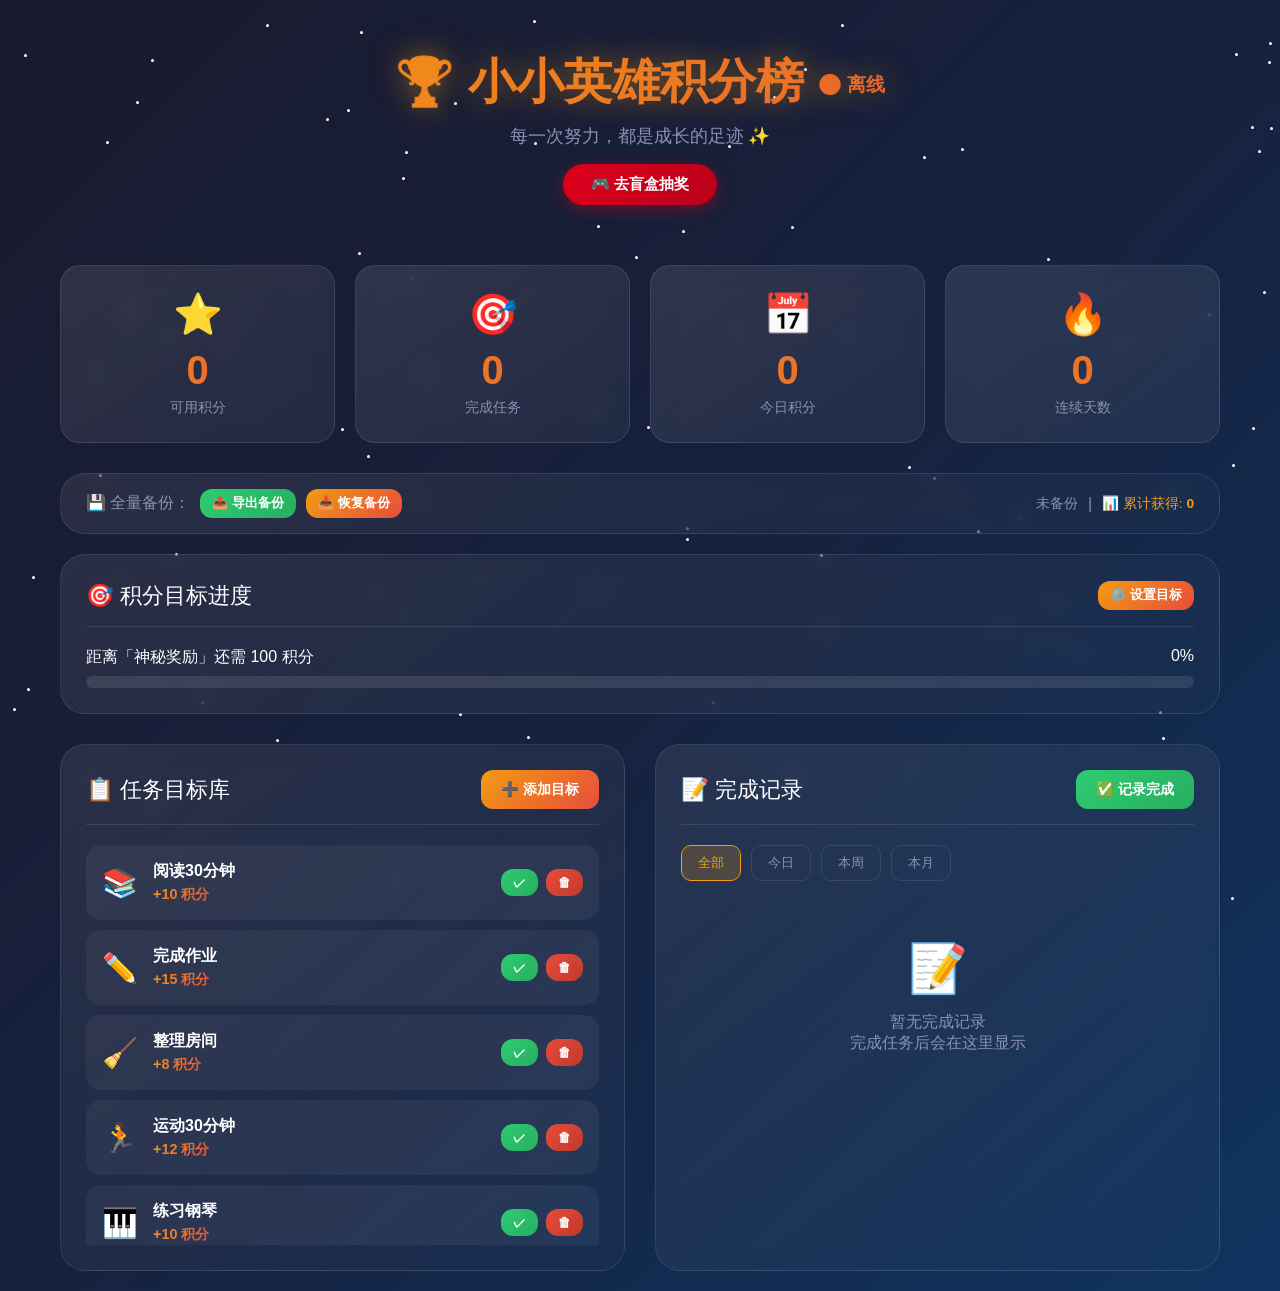
==== kids-points-tracker.html @ 61c1805b "Fix duplicate const declarations in updateStats Co-Authored-By: Claude Opus 4.7 <noreply@anthropic.c" ====
<!DOCTYPE html>
<html lang="zh-CN">
<head>
    <meta charset="UTF-8">
    <meta name="viewport" content="width=device-width, initial-scale=1.0">
    <title>🏆 小小英雄积分榜</title>
    <style>
        * {
            margin: 0;
            padding: 0;
            box-sizing: border-box;
        }

        body {
            font-family: 'Segoe UI', 'Microsoft YaHei', sans-serif;
            background: linear-gradient(135deg, #1a1a2e 0%, #16213e 50%, #0f3460 100%);
            min-height: 100vh;
            color: #fff;
            overflow-x: hidden;
        }

        /* 星星背景动画 */
        .stars {
            position: fixed;
            top: 0;
            left: 0;
            width: 100%;
            height: 100%;
            pointer-events: none;
            z-index: 0;
        }

        .star {
            position: absolute;
            width: 3px;
            height: 3px;
            background: #fff;
            border-radius: 50%;
            animation: twinkle 2s infinite;
        }

        @keyframes twinkle {
            0%, 100% { opacity: 0.3; transform: scale(1); }
            50% { opacity: 1; transform: scale(1.5); }
        }

        .container {
            max-width: 1200px;
            margin: 0 auto;
            padding: 20px;
            position: relative;
            z-index: 1;
        }

        /* 标题区域 */
        .header {
            text-align: center;
            padding: 30px 0;
            animation: slideDown 0.8s ease;
        }

        @keyframes slideDown {
            from { opacity: 0; transform: translateY(-30px); }
            to { opacity: 1; transform: translateY(0); }
        }

        .header h1 {
            font-size: 3rem;
            background: linear-gradient(90deg, #f39c12, #e74c3c, #f39c12);
            background-size: 200% auto;
            -webkit-background-clip: text;
            -webkit-text-fill-color: transparent;
            animation: shimmer 3s linear infinite;
            text-shadow: 0 0 30px rgba(243, 156, 18, 0.5);
        }

        @keyframes shimmer {
            to { background-position: 200% center; }
        }

        .header p {
            color: #8892b0;
            margin-top: 10px;
            font-size: 1.1rem;
        }

        /* 统计卡片区域 */
        .stats-container {
            display: grid;
            grid-template-columns: repeat(auto-fit, minmax(200px, 1fr));
            gap: 20px;
            margin: 30px 0;
        }

        .stat-card {
            background: linear-gradient(145deg, rgba(255,255,255,0.1), rgba(255,255,255,0.05));
            backdrop-filter: blur(10px);
            border-radius: 20px;
            padding: 25px;
            text-align: center;
            border: 1px solid rgba(255,255,255,0.1);
            transition: all 0.3s ease;
            animation: fadeIn 0.6s ease backwards;
        }

        .stat-card:nth-child(1) { animation-delay: 0.1s; }
        .stat-card:nth-child(2) { animation-delay: 0.2s; }
        .stat-card:nth-child(3) { animation-delay: 0.3s; }
        .stat-card:nth-child(4) { animation-delay: 0.4s; }

        @keyframes fadeIn {
            from { opacity: 0; transform: translateY(20px); }
            to { opacity: 1; transform: translateY(0); }
        }

        .stat-card:hover {
            transform: translateY(-5px);
            box-shadow: 0 20px 40px rgba(0,0,0,0.3);
            border-color: rgba(243, 156, 18, 0.5);
        }

        .stat-icon {
            font-size: 2.5rem;
            margin-bottom: 10px;
        }

        .stat-value {
            font-size: 2.5rem;
            font-weight: bold;
            background: linear-gradient(90deg, #f39c12, #e74c3c);
            -webkit-background-clip: text;
            -webkit-text-fill-color: transparent;
        }

        .stat-label {
            color: #8892b0;
            font-size: 0.9rem;
            margin-top: 5px;
        }

        /* 主要内容区域 */
        .main-content {
            display: grid;
            grid-template-columns: 1fr 1fr;
            gap: 30px;
            margin-top: 30px;
        }

        @media (max-width: 900px) {
            .main-content {
                grid-template-columns: 1fr;
            }
        }

        .panel {
            background: linear-gradient(145deg, rgba(255,255,255,0.08), rgba(255,255,255,0.02));
            backdrop-filter: blur(10px);
            border-radius: 25px;
            padding: 25px;
            border: 1px solid rgba(255,255,255,0.1);
        }

        .panel-header {
            display: flex;
            justify-content: space-between;
            align-items: center;
            margin-bottom: 20px;
            padding-bottom: 15px;
            border-bottom: 1px solid rgba(255,255,255,0.1);
        }

        .panel-title {
            font-size: 1.4rem;
            display: flex;
            align-items: center;
            gap: 10px;
        }

        /* 按钮样式 */
        .btn {
            padding: 10px 20px;
            border: none;
            border-radius: 12px;
            cursor: pointer;
            font-size: 0.9rem;
            font-weight: 600;
            transition: all 0.3s ease;
            display: inline-flex;
            align-items: center;
            gap: 8px;
        }

        .btn-primary {
            background: linear-gradient(135deg, #f39c12, #e74c3c);
            color: #fff;
        }

        .btn-primary:hover {
            transform: translateY(-2px);
            box-shadow: 0 10px 20px rgba(243, 156, 18, 0.4);
        }

        .btn-success {
            background: linear-gradient(135deg, #2ecc71, #27ae60);
            color: #fff;
        }

        .btn-success:hover {
            transform: translateY(-2px);
            box-shadow: 0 10px 20px rgba(46, 204, 113, 0.4);
        }

        .btn-danger {
            background: linear-gradient(135deg, #e74c3c, #c0392b);
            color: #fff;
            padding: 8px 12px;
        }

        .btn-danger:hover {
            transform: scale(1.05);
        }

        .btn-small {
            padding: 6px 12px;
            font-size: 0.8rem;
        }

        /* 数据管理区域 */
        .data-toolbar {
            background: linear-gradient(145deg, rgba(255,255,255,0.08), rgba(255,255,255,0.02));
            backdrop-filter: blur(10px);
            border-radius: 15px;
            padding: 15px 20px;
            margin-bottom: 20px;
            border: 1px solid rgba(255,255,255,0.1);
        }

        .data-toolbar-inner {
            display: flex;
            justify-content: space-between;
            align-items: center;
            flex-wrap: wrap;
            gap: 15px;
        }

        .data-toolbar-left {
            display: flex;
            align-items: center;
            gap: 10px;
            flex-wrap: wrap;
        }

        .data-toolbar-right {
            color: #8892b0;
            font-size: 0.85rem;
        }

        /* 目标列表 */
        .goal-list {
            max-height: 400px;
            overflow-y: auto;
        }

        .goal-item {
            display: flex;
            justify-content: space-between;
            align-items: center;
            padding: 15px;
            margin-bottom: 10px;
            background: rgba(255,255,255,0.05);
            border-radius: 15px;
            transition: all 0.3s ease;
            border: 1px solid transparent;
        }

        .goal-item:hover {
            background: rgba(255,255,255,0.1);
            border-color: rgba(243, 156, 18, 0.3);
        }

        .goal-info {
            display: flex;
            align-items: center;
            gap: 15px;
        }

        .goal-icon {
            font-size: 1.8rem;
        }

        .goal-details h4 {
            font-size: 1rem;
            margin-bottom: 3px;
        }

        .goal-points {
            background: linear-gradient(135deg, #f39c12, #e74c3c);
            -webkit-background-clip: text;
            -webkit-text-fill-color: transparent;
            font-weight: bold;
            font-size: 0.9rem;
        }

        .goal-actions {
            display: flex;
            gap: 8px;
        }

        /* 记录列表 */
        .record-list {
            max-height: 400px;
            overflow-y: auto;
        }

        .record-item {
            display: flex;
            justify-content: space-between;
            align-items: center;
            padding: 12px 15px;
            margin-bottom: 8px;
            background: rgba(255,255,255,0.05);
            border-radius: 12px;
            animation: slideIn 0.3s ease;
        }

        @keyframes slideIn {
            from { opacity: 0; transform: translateX(-20px); }
            to { opacity: 1; transform: translateX(0); }
        }

        .record-info {
            display: flex;
            align-items: center;
            gap: 12px;
        }

        .record-icon {
            font-size: 1.5rem;
        }

        .record-details h4 {
            font-size: 0.95rem;
        }

        .record-date {
            color: #8892b0;
            font-size: 0.8rem;
        }

        .record-points {
            background: linear-gradient(135deg, #2ecc71, #27ae60);
            -webkit-background-clip: text;
            -webkit-text-fill-color: transparent;
            font-weight: bold;
            font-size: 1.1rem;
        }

        /* 模态框 */
        .modal-overlay {
            position: fixed;
            top: 0;
            left: 0;
            width: 100%;
            height: 100%;
            background: rgba(0,0,0,0.7);
            backdrop-filter: blur(5px);
            display: none;
            justify-content: center;
            align-items: center;
            z-index: 1000;
        }

        .modal-overlay.active {
            display: flex;
        }

        .modal {
            background: linear-gradient(145deg, #1a1a2e, #16213e);
            border-radius: 25px;
            padding: 30px;
            width: 90%;
            max-width: 450px;
            border: 1px solid rgba(255,255,255,0.1);
            animation: modalIn 0.3s ease;
        }

        @keyframes modalIn {
            from { opacity: 0; transform: scale(0.9); }
            to { opacity: 1; transform: scale(1); }
        }

        .modal-header {
            display: flex;
            justify-content: space-between;
            align-items: center;
            margin-bottom: 25px;
        }

        .modal-title {
            font-size: 1.3rem;
        }

        .modal-close {
            background: none;
            border: none;
            color: #8892b0;
            font-size: 1.5rem;
            cursor: pointer;
            transition: color 0.3s;
        }

        .modal-close:hover {
            color: #e74c3c;
        }

        .form-group {
            margin-bottom: 20px;
        }

        .form-group label {
            display: block;
            margin-bottom: 8px;
            color: #ccd6f6;
            font-size: 0.9rem;
        }

        .form-group input, .form-group select {
            width: 100%;
            padding: 12px 15px;
            border: 1px solid rgba(255,255,255,0.1);
            border-radius: 12px;
            background: rgba(255,255,255,0.05);
            color: #fff;
            font-size: 1rem;
            transition: all 0.3s;
        }

        .form-group input:focus, .form-group select:focus {
            outline: none;
            border-color: #f39c12;
            box-shadow: 0 0 15px rgba(243, 156, 18, 0.3);
        }

        .form-group select option {
            background: #1a1a2e;
        }

        .icon-picker {
            display: grid;
            grid-template-columns: repeat(8, 1fr);
            gap: 10px;
            margin-top: 8px;
        }

        .icon-option {
            padding: 10px;
            border: 2px solid rgba(255,255,255,0.1);
            border-radius: 10px;
            background: rgba(255,255,255,0.05);
            cursor: pointer;
            text-align: center;
            font-size: 1.3rem;
            transition: all 0.3s;
        }

        .icon-option:hover {
            border-color: #f39c12;
            background: rgba(243, 156, 18, 0.1);
        }

        .icon-option.selected {
            border-color: #f39c12;
            background: rgba(243, 156, 18, 0.2);
        }

        /* 空状态 */
        .empty-state {
            text-align: center;
            padding: 40px 20px;
            color: #8892b0;
        }

        .empty-state-icon {
            font-size: 3rem;
            margin-bottom: 15px;
        }

        /* 进度条 */
        .progress-container {
            margin-top: 20px;
        }

        .progress-header {
            display: flex;
            justify-content: space-between;
            margin-bottom: 8px;
        }

        .progress-bar {
            height: 12px;
            background: rgba(255,255,255,0.1);
            border-radius: 10px;
            overflow: hidden;
        }

        .progress-fill {
            height: 100%;
            background: linear-gradient(90deg, #f39c12, #e74c3c);
            border-radius: 10px;
            transition: width 0.5s ease;
        }

        /* 时间筛选 */
        .time-filter {
            display: flex;
            gap: 10px;
            margin-bottom: 20px;
        }

        .filter-btn {
            padding: 8px 16px;
            border: 1px solid rgba(255,255,255,0.1);
            border-radius: 10px;
            background: transparent;
            color: #8892b0;
            cursor: pointer;
            transition: all 0.3s;
        }

        .filter-btn:hover, .filter-btn.active {
            background: rgba(243, 156, 18, 0.2);
            border-color: #f39c12;
            color: #f39c12;
        }

        /* 滚动条样式 */
        ::-webkit-scrollbar {
            width: 8px;
        }

        ::-webkit-scrollbar-track {
            background: rgba(255,255,255,0.05);
            border-radius: 10px;
        }

        ::-webkit-scrollbar-thumb {
            background: rgba(255,255,255,0.2);
            border-radius: 10px;
        }

        ::-webkit-scrollbar-thumb:hover {
            background: rgba(255,255,255,0.3);
        }

        /* 成功动画 */
        .success-animation {
            position: fixed;
            top: 50%;
            left: 50%;
            transform: translate(-50%, -50%);
            font-size: 5rem;
            z-index: 2000;
            animation: successPop 0.6s ease forwards;
            pointer-events: none;
        }

        @keyframes successPop {
            0% { opacity: 0; transform: translate(-50%, -50%) scale(0); }
            50% { opacity: 1; transform: translate(-50%, -50%) scale(1.2); }
            100% { opacity: 0; transform: translate(-50%, -50%) scale(1); }
        }

        /* 响应式 */
        @media (max-width: 600px) {
            .header h1 {
                font-size: 2rem;
            }
            
            .stats-container {
                grid-template-columns: repeat(2, 1fr);
            }
            
            .stat-card {
                padding: 15px;
            }
            
            .stat-value {
                font-size: 1.8rem;
            }
        }
    </style>
</head>
<body>
    <!-- 星星背景 -->
    <div class="stars" id="stars"></div>

    <div class="container">
        <!-- 标题 -->
        <div class="header">
            <h1>🏆 小小英雄积分榜 <span id="syncStatus" style="font-size:0.4em;vertical-align:middle;"></span></h1>
            <p>每一次努力，都是成长的足迹 ✨</p>
            <a href="index.html" style="display: inline-block; margin-top: 16px; padding: 10px 28px; background: linear-gradient(135deg, #E0001D, #B8001A); color: #fff; text-decoration: none; border-radius: 25px; font-weight: 700; font-size: 0.95rem; transition: all 0.3s; box-shadow: 0 4px 15px rgba(224,0,29,0.4);"
               onmouseover="this.style.transform='translateY(-2px)';this.style.boxShadow='0 8px 25px rgba(224,0,29,0.55)';"
               onmouseout="this.style.transform='translateY(0)';this.style.boxShadow='0 4px 15px rgba(224,0,29,0.4)';"
            >🎮 去盲盒抽奖</a>
        </div>

        <!-- 统计卡片 -->
        <div class="stats-container">
            <div class="stat-card">
                <div class="stat-icon">⭐</div>
                <div class="stat-value" id="totalPoints">0</div>
                <div class="stat-label">可用积分</div>
            </div>
            <div class="stat-card">
                <div class="stat-icon">🎯</div>
                <div class="stat-value" id="totalTasks">0</div>
                <div class="stat-label">完成任务</div>
            </div>
            <div class="stat-card">
                <div class="stat-icon">📅</div>
                <div class="stat-value" id="todayPoints">0</div>
                <div class="stat-label">今日积分</div>
            </div>
            <div class="stat-card">
                <div class="stat-icon">🔥</div>
                <div class="stat-value" id="streak">0</div>
                <div class="stat-label">连续天数</div>
            </div>
        </div>

        <!-- 数据管理工具栏 -->
        <div class="panel" style="margin-bottom: 20px; padding: 15px 25px;">
            <div style="display: flex; justify-content: space-between; align-items: center; flex-wrap: wrap; gap: 15px;">
                <div style="display: flex; align-items: center; gap: 10px;">
                    <span style="color: #8892b0;">💾 全量备份：</span>
                    <button class="btn btn-success btn-small" onclick="exportData()">📤 导出备份</button>
                    <button class="btn btn-primary btn-small" onclick="document.getElementById('importFile').click()">📥 恢复备份</button>
                    <input type="file" id="importFile" accept=".json" style="display: none;" onchange="importData(event)">
                </div>
                <div style="display: flex; align-items: center; gap: 10px;">
                    <span style="color: #8892b0; font-size: 0.85rem;" id="lastBackupTime">未备份</span>
                    <span style="color: #8892b0;">|</span>
                    <span style="color: #f39c12; font-size: 0.85rem;">📊 累计获得: <strong id="totalEarnedDisplay">0</strong></span>
                </div>
            </div>
        </div>

        <!-- 目标进度 -->
        <div class="panel" style="margin-bottom: 30px;">
            <div class="panel-header">
                <div class="panel-title">🎯 积分目标进度</div>
                <button class="btn btn-primary btn-small" onclick="openSettingsModal()">⚙️ 设置目标</button>
            </div>
            <div class="progress-container">
                <div class="progress-header">
                    <span id="progressText">距离下一个奖励</span>
                    <span id="progressPercent">0%</span>
                </div>
                <div class="progress-bar">
                    <div class="progress-fill" id="progressFill" style="width: 0%"></div>
                </div>
            </div>
        </div>

        <!-- 主要内容 -->
        <div class="main-content">
            <!-- 目标配置面板 -->
            <div class="panel">
                <div class="panel-header">
                    <div class="panel-title">📋 任务目标库</div>
                    <button class="btn btn-primary" onclick="openGoalModal()">➕ 添加目标</button>
                </div>
                <div class="goal-list" id="goalList">
                    <!-- 目标列表将动态生成 -->
                </div>
            </div>

            <!-- 完成记录面板 -->
            <div class="panel">
                <div class="panel-header">
                    <div class="panel-title">📝 完成记录</div>
                    <button class="btn btn-success" onclick="openCompleteModal()">✅ 记录完成</button>
                </div>
                <div class="time-filter">
                    <button class="filter-btn active" onclick="filterRecords('all', this)">全部</button>
                    <button class="filter-btn" onclick="filterRecords('today', this)">今日</button>
                    <button class="filter-btn" onclick="filterRecords('week', this)">本周</button>
                    <button class="filter-btn" onclick="filterRecords('month', this)">本月</button>
                </div>
                <div class="record-list" id="recordList">
                    <!-- 记录列表将动态生成 -->
                </div>
            </div>
        </div>
    </div>

    <!-- 添加目标模态框 -->
    <div class="modal-overlay" id="goalModal">
        <div class="modal">
            <div class="modal-header">
                <h3 class="modal-title">🎯 添加新目标</h3>
                <button class="modal-close" onclick="closeGoalModal()">×</button>
            </div>
            <form id="goalForm" onsubmit="saveGoal(event)">
                <div class="form-group">
                    <label>目标名称</label>
                    <input type="text" id="goalName" placeholder="例如：阅读30分钟" required>
                </div>
                <div class="form-group">
                    <label>积分值</label>
                    <input type="number" id="goalPoints" placeholder="例如：10" min="1" max="100" required>
                </div>
                <div class="form-group">
                    <label>选择图标</label>
                    <div class="icon-picker" id="iconPicker">
                        <div class="icon-option selected" data-icon="📚">📚</div>
                        <div class="icon-option" data-icon="🏃">🏃</div>
                        <div class="icon-option" data-icon="🧹">🧹</div>
                        <div class="icon-option" data-icon="✏️">✏️</div>
                        <div class="icon-option" data-icon="🎨">🎨</div>
                        <div class="icon-option" data-icon="🎵">🎵</div>
                        <div class="icon-option" data-icon="💪">💪</div>
                        <div class="icon-option" data-icon="🌟">🌟</div>
                        <div class="icon-option" data-icon="📖">📖</div>
                        <div class="icon-option" data-icon="🚴">🚴</div>
                        <div class="icon-option" data-icon="🧠">🧠</div>
                        <div class="icon-option" data-icon="⚽">⚽</div>
                        <div class="icon-option" data-icon="🎹">🎹</div>
                        <div class="icon-option" data-icon="🔬">🔬</div>
                        <div class="icon-option" data-icon="🌍">🌍</div>
                        <div class="icon-option" data-icon="🏆">🏆</div>
                    </div>
                </div>
                <button type="submit" class="btn btn-primary" style="width: 100%; justify-content: center;">💾 保存目标</button>
            </form>
        </div>
    </div>

    <!-- 记录完成模态框 -->
    <div class="modal-overlay" id="completeModal">
        <div class="modal">
            <div class="modal-header">
                <h3 class="modal-title">✅ 记录任务完成</h3>
                <button class="modal-close" onclick="closeCompleteModal()">×</button>
            </div>
            <form id="completeForm" onsubmit="saveRecord(event)">
                <div class="form-group">
                    <label>选择完成的任务</label>
                    <select id="taskSelect" required>
                        <option value="">请选择...</option>
                    </select>
                </div>
                <div class="form-group">
                    <label>完成时间</label>
                    <input type="datetime-local" id="completeTime">
                </div>
                <div class="form-group">
                    <label>备注（可选）</label>
                    <input type="text" id="recordNote" placeholder="今天表现很棒！">
                </div>
                <button type="submit" class="btn btn-success" style="width: 100%; justify-content: center;">🎉 确认完成</button>
            </form>
        </div>
    </div>

    <!-- 设置目标模态框 -->
    <div class="modal-overlay" id="settingsModal">
        <div class="modal">
            <div class="modal-header">
                <h3 class="modal-title">⚙️ 设置积分目标</h3>
                <button class="modal-close" onclick="closeSettingsModal()">×</button>
            </div>
            <form id="settingsForm" onsubmit="saveSettings(event)">
                <div class="form-group">
                    <label>目标积分</label>
                    <input type="number" id="targetPoints" placeholder="例如：100" min="1" required>
                </div>
                <div class="form-group">
                    <label>奖励内容</label>
                    <input type="text" id="rewardText" placeholder="例如：去游乐园玩">
                </div>
                <button type="submit" class="btn btn-primary" style="width: 100%; justify-content: center;">💾 保存设置</button>
            </form>
        </div>
    </div>

    <script src="js/api.js"></script>
    <script>
        // 数据存储
        let goals = [];
        let records = [];
        let settings = {
            targetPoints: 100,
            rewardText: '神秘奖励'
        };

        // ===== 共享积分 =====
        const SHARED_POINTS_KEY = 'sharedPoints';

        function getSharedPoints() {
            const val = localStorage.getItem(SHARED_POINTS_KEY);
            if (val === null) return null;
            const num = parseInt(val, 10);
            return isNaN(num) ? null : num;
        }

        function setSharedPoints(val) {
            localStorage.setItem(SHARED_POINTS_KEY, String(Math.max(0, val)));
        }

        function syncSharedPointsFromRecords() {
            // If no sharedPoints yet, calculate from existing records
            if (getSharedPoints() === null) {
                const total = records.reduce((sum, r) => sum + r.points, 0);
                setSharedPoints(total);
            }
        }

        // 初始化
        document.addEventListener('DOMContentLoaded', function() {
            // 立即从 localStorage 加载，页面秒开
            loadData();
            syncSharedPointsFromRecords();
            renderGoals();
            renderRecords();
            updateStats();
            createStars();
            initIconPicker();
            setDefaultDateTime();
            restoreBackupTime();
            updateSyncIndicator();

            // 后台同步服务器数据（不阻塞）
            initApiSync().then(() => {
                loadData();
                syncSharedPointsFromRecords();
                updateSyncIndicator();
                renderGoals();
                renderRecords();
                updateStats();
            });
        });

        // 创建星星背景
        function createStars() {
            const starsContainer = document.getElementById('stars');
            for (let i = 0; i < 100; i++) {
                const star = document.createElement('div');
                star.className = 'star';
                star.style.left = Math.random() * 100 + '%';
                star.style.top = Math.random() * 100 + '%';
                star.style.animationDelay = Math.random() * 2 + 's';
                starsContainer.appendChild(star);
            }
        }

        // 图标选择器
        function initIconPicker() {
            const icons = document.querySelectorAll('.icon-option');
            icons.forEach(icon => {
                icon.addEventListener('click', function() {
                    icons.forEach(i => i.classList.remove('selected'));
                    this.classList.add('selected');
                });
            });
        }

        // 设置默认日期时间
        function setDefaultDateTime() {
            const now = new Date();
            const offset = now.getTimezoneOffset();
            const localTime = new Date(now.getTime() - offset * 60000);
            document.getElementById('completeTime').value = localTime.toISOString().slice(0, 16);
        }

        // 本地存储 + 服务端同步
        function saveData() {
            localStorage.setItem('pointsGoals', JSON.stringify(goals));
            localStorage.setItem('pointsRecords', JSON.stringify(records));
            localStorage.setItem('pointsSettings', JSON.stringify(settings));

            const blindBoxData = JSON.parse(localStorage.getItem('ultraman-blindbox') || 'null');
            const sharedPoints = getSharedPoints();
            const fullData = buildFullData(sharedPoints, blindBoxData, {
                goals: goals,
                records: records,
                settings: settings,
            });
            apiSaveData(fullData).then(() => updateSyncIndicator());
        }

        function loadData() {
            const savedGoals = localStorage.getItem('pointsGoals');
            const savedRecords = localStorage.getItem('pointsRecords');
            const savedSettings = localStorage.getItem('pointsSettings');

            if (savedGoals) {
                goals = JSON.parse(savedGoals);
            } else {
                // 预设示例目标
                goals = [
                    { id: 1, name: '阅读30分钟', points: 10, icon: '📚' },
                    { id: 2, name: '完成作业', points: 15, icon: '✏️' },
                    { id: 3, name: '整理房间', points: 8, icon: '🧹' },
                    { id: 4, name: '运动30分钟', points: 12, icon: '🏃' },
                    { id: 5, name: '练习钢琴', points: 10, icon: '🎹' },
                    { id: 6, name: '帮助做家务', points: 8, icon: '🏠' },
                    { id: 7, name: '早睡早起', points: 5, icon: '⏰' },
                    { id: 8, name: '自己收拾书包', points: 5, icon: '🎒' }
                ];
            }

            if (savedRecords) {
                records = JSON.parse(savedRecords);
            }

            if (savedSettings) {
                settings = JSON.parse(savedSettings);
            }
        }

        // 渲染目标列表
        function renderGoals() {
            const container = document.getElementById('goalList');
            
            if (goals.length === 0) {
                container.innerHTML = `
                    <div class="empty-state">
                        <div class="empty-state-icon">📭</div>
                        <p>还没有添加目标<br>点击上方按钮添加第一个目标吧！</p>
                    </div>
                `;
                return;
            }

            container.innerHTML = goals.map(goal => `
                <div class="goal-item">
                    <div class="goal-info">
                        <span class="goal-icon">${goal.icon}</span>
                        <div class="goal-details">
                            <h4>${goal.name}</h4>
                            <span class="goal-points">+${goal.points} 积分</span>
                        </div>
                    </div>
                    <div class="goal-actions">
                        <button class="btn btn-success btn-small" onclick="quickComplete(${goal.id})">✓</button>
                        <button class="btn btn-danger btn-small" onclick="deleteGoal(${goal.id})">🗑</button>
                    </div>
                </div>
            `).join('');
        }

        // 渲染记录列表
        let currentFilter = 'all';

        function renderRecords() {
            const container = document.getElementById('recordList');
            let filteredRecords = [...records];

            // 应用筛选
            const now = new Date();
            if (currentFilter === 'today') {
                filteredRecords = records.filter(r => {
                    const date = new Date(r.time);
                    return date.toDateString() === now.toDateString();
                });
            } else if (currentFilter === 'week') {
                const weekAgo = new Date(now.getTime() - 7 * 24 * 60 * 60 * 1000);
                filteredRecords = records.filter(r => new Date(r.time) >= weekAgo);
            } else if (currentFilter === 'month') {
                const monthAgo = new Date(now.getTime() - 30 * 24 * 60 * 60 * 1000);
                filteredRecords = records.filter(r => new Date(r.time) >= monthAgo);
            }

            // 按时间倒序排列
            filteredRecords.sort((a, b) => new Date(b.time) - new Date(a.time));

            if (filteredRecords.length === 0) {
                container.innerHTML = `
                    <div class="empty-state">
                        <div class="empty-state-icon">📝</div>
                        <p>暂无完成记录<br>完成任务后会在这里显示</p>
                    </div>
                `;
                return;
            }

            container.innerHTML = filteredRecords.map(record => {
                const date = new Date(record.time);
                const timeStr = `${date.getMonth()+1}/${date.getDate()} ${date.getHours().toString().padStart(2,'0')}:${date.getMinutes().toString().padStart(2,'0')}`;
                return `
                    <div class="record-item">
                        <div class="record-info">
                            <span class="record-icon">${record.icon}</span>
                            <div class="record-details">
                                <h4>${record.name}</h4>
                                <span class="record-date">${timeStr}${record.note ? ' · ' + record.note : ''}</span>
                            </div>
                        </div>
                        <span class="record-points">+${record.points}</span>
                    </div>
                `;
            }).join('');
        }

        // 筛选记录
        function filterRecords(filter, btn) {
            currentFilter = filter;
            document.querySelectorAll('.filter-btn').forEach(b => b.classList.remove('active'));
            btn.classList.add('active');
            renderRecords();
        }

        // 更新统计
        function updateStats() {
            const totalEarned = records.reduce((sum, r) => sum + r.points, 0);
            const sharedPoints = getSharedPoints();
            const availablePoints = sharedPoints !== null ? sharedPoints : totalEarned;
            document.getElementById('totalPoints').textContent = availablePoints;
            document.getElementById('totalTasks').textContent = records.length;
            document.getElementById('totalEarnedDisplay').textContent = totalEarned;

            // 今日积分
            const today = new Date().toDateString();
            const todayPoints = records
                .filter(r => new Date(r.time).toDateString() === today)
                .reduce((sum, r) => sum + r.points, 0);
            document.getElementById('todayPoints').textContent = todayPoints;

            // 连续天数
            const streak = calculateStreak();
            document.getElementById('streak').textContent = streak;

            // 进度条 - 使用可用积分（共享积分）
            const progress = Math.min((availablePoints / settings.targetPoints) * 100, 100);
            document.getElementById('progressFill').style.width = progress + '%';
            document.getElementById('progressPercent').textContent = Math.round(progress) + '%';
            document.getElementById('progressText').textContent = progress >= 100
                ? '🎉 已达成目标！'
                : `距离「${settings.rewardText}」还需 ${settings.targetPoints - availablePoints} 积分`;

            // 更新任务选择下拉框
            const select = document.getElementById('taskSelect');
            select.innerHTML = '<option value="">请选择...</option>' + 
                goals.map(g => `<option value="${g.id}">${g.icon} ${g.name} (+${g.points})</option>`).join('');
        }

        // 计算连续天数
        function calculateStreak() {
            if (records.length === 0) return 0;
            
            const dates = [...new Set(records.map(r => new Date(r.time).toDateString()))];
            dates.sort((a, b) => new Date(b) - new Date(a));
            
            const today = new Date();
            today.setHours(0, 0, 0, 0);
            
            let streak = 0;
            let checkDate = new Date(today);
            
            for (let i = 0; i < dates.length; i++) {
                const recordDate = new Date(dates[i]);
                recordDate.setHours(0, 0, 0, 0);
                
                if (recordDate.getTime() === checkDate.getTime() || 
                    recordDate.getTime() === checkDate.getTime() - 86400000) {
                    streak++;
                    checkDate = new Date(recordDate);
                } else {
                    break;
                }
            }
            
            return streak;
        }

        // 模态框操作
        function openGoalModal() {
            document.getElementById('goalModal').classList.add('active');
            document.getElementById('goalForm').reset();
            document.querySelectorAll('.icon-option').forEach(i => i.classList.remove('selected'));
            document.querySelector('.icon-option').classList.add('selected');
        }

        function closeGoalModal() {
            document.getElementById('goalModal').classList.remove('active');
        }

        function openCompleteModal() {
            if (goals.length === 0) {
                alert('请先添加目标！');
                return;
            }
            document.getElementById('completeModal').classList.add('active');
            setDefaultDateTime();
        }

        function closeCompleteModal() {
            document.getElementById('completeModal').classList.remove('active');
        }

        function openSettingsModal() {
            document.getElementById('settingsModal').classList.add('active');
            document.getElementById('targetPoints').value = settings.targetPoints;
            document.getElementById('rewardText').value = settings.rewardText;
        }

        function closeSettingsModal() {
            document.getElementById('settingsModal').classList.remove('active');
        }

        // 保存目标
        function saveGoal(e) {
            e.preventDefault();
            const name = document.getElementById('goalName').value.trim();
            const points = parseInt(document.getElementById('goalPoints').value);
            const icon = document.querySelector('.icon-option.selected').dataset.icon;

            const newGoal = {
                id: Date.now(),
                name,
                points,
                icon
            };

            goals.push(newGoal);
            saveData();
            renderGoals();
            updateStats();
            closeGoalModal();
            showSuccess('🎯');
        }

        // 删除目标
        function deleteGoal(id) {
            if (confirm('确定要删除这个目标吗？')) {
                goals = goals.filter(g => g.id !== id);
                saveData();
                renderGoals();
                updateStats();
            }
        }

        // 快速完成
        function quickComplete(goalId) {
            const goal = goals.find(g => g.id === goalId);
            if (!goal) return;

            const record = {
                id: Date.now(),
                goalId: goal.id,
                name: goal.name,
                points: goal.points,
                icon: goal.icon,
                time: new Date().toISOString(),
                note: ''
            };

            records.push(record);
            addPointsToShared(goal.points);
            saveData();
            renderRecords();
            updateStats();
            showSuccess('✅');
        }

        function addPointsToShared(amount) {
            const current = getSharedPoints();
            const base = current !== null ? current : 0;
            setSharedPoints(base + amount);
        }

        // 保存记录
        function saveRecord(e) {
            e.preventDefault();
            const goalId = parseInt(document.getElementById('taskSelect').value);
            const goal = goals.find(g => g.id === goalId);
            if (!goal) return;

            const time = document.getElementById('completeTime').value;
            const note = document.getElementById('recordNote').value.trim();

            const record = {
                id: Date.now(),
                goalId: goal.id,
                name: goal.name,
                points: goal.points,
                icon: goal.icon,
                time: new Date(time).toISOString(),
                note
            };

            records.push(record);
            addPointsToShared(goal.points);
            saveData();
            renderRecords();
            updateStats();
            closeCompleteModal();
            showSuccess('🎉');
        }

        // 保存设置
        function saveSettings(e) {
            e.preventDefault();
            settings.targetPoints = parseInt(document.getElementById('targetPoints').value);
            settings.rewardText = document.getElementById('rewardText').value.trim() || '神秘奖励';
            saveData();
            updateStats();
            closeSettingsModal();
        }

        // 成功动画
        function showSuccess(emoji) {
            const el = document.createElement('div');
            el.className = 'success-animation';
            el.textContent = emoji;
            document.body.appendChild(el);
            setTimeout(() => el.remove(), 600);
        }

        // ========== 数据导出/导入功能 ==========
        
        // 导出数据为JSON文件（全量备份）
        function exportData() {
            const blindBoxData = JSON.parse(localStorage.getItem('ultraman-blindbox') || 'null');
            const data = {
                version: '2.0',
                exportTime: new Date().toISOString(),
                sharedPoints: getSharedPoints(),
                blindBox: blindBoxData,
                tracker: {
                    goals: goals,
                    records: records,
                    settings: settings
                }
            };

            const jsonStr = JSON.stringify(data, null, 2);
            const blob = new Blob([jsonStr], { type: 'application/json' });
            const url = URL.createObjectURL(blob);

            const date = new Date();
            const dateStr = `${date.getFullYear()}${(date.getMonth()+1).toString().padStart(2,'0')}${date.getDate().toString().padStart(2,'0')}`;
            const filename = `全量备份_${dateStr}.json`;

            const a = document.createElement('a');
            a.href = url;
            a.download = filename;
            document.body.appendChild(a);
            a.click();
            document.body.removeChild(a);
            URL.revokeObjectURL(url);

            document.getElementById('lastBackupTime').textContent = `上次导出: ${date.toLocaleString('zh-CN')}`;
            localStorage.setItem('lastBackupTime', date.toISOString());

            showSuccess('📤');
        }

        // 导入数据（支持 v1.0 和 v2.0 全量备份）
        function importData(event) {
            const file = event.target.files[0];
            if (!file) return;

            const reader = new FileReader();
            reader.onload = function(e) {
                try {
                    const data = JSON.parse(e.target.result);

                    if (data.version === '2.0' && data.tracker) {
                        // v2.0 全量备份
                        const totalEarned = data.tracker.records.reduce((sum, r) => sum + r.points, 0);

                        const confirmMsg = `确定要导入全量备份吗？\n\n` +
                            `📁 文件: ${file.name}\n` +
                            `📅 备份时间: ${data.exportTime ? new Date(data.exportTime).toLocaleString('zh-CN') : '未知'}\n` +
                            `⭐ 可用积分: ${data.sharedPoints ?? 0}\n` +
                            `📋 任务目标数: ${data.tracker.goals.length}\n` +
                            `📝 任务记录数: ${data.tracker.records.length}\n` +
                            `🎁 盲盒数据: ${data.blindBox ? '包含' : '无'}\n\n` +
                            `⚠️ 这将覆盖当前所有数据！`;

                        if (!confirm(confirmMsg)) { event.target.value = ''; return; }

                        // 恢复共享积分
                        if (data.sharedPoints !== null && data.sharedPoints !== undefined) {
                            setSharedPoints(data.sharedPoints);
                        } else {
                            setSharedPoints(totalEarned);
                        }

                        // 恢复任务数据
                        goals = data.tracker.goals;
                        records = data.tracker.records;
                        settings = data.tracker.settings;

                        // 恢复盲盒数据
                        if (data.blindBox) {
                            localStorage.setItem('ultraman-blindbox', JSON.stringify(data.blindBox));
                        }

                    } else if (data.goals && data.records && data.settings) {
                        // v1.0 旧版任务数据（向后兼容）
                        const totalEarned = data.records.reduce((sum, r) => sum + r.points, 0);

                        const confirmMsg = `确定要导入数据吗？\n\n` +
                            `📁 文件: ${file.name}\n` +
                            `📋 目标数: ${data.goals.length}\n` +
                            `📝 记录数: ${data.records.length}\n` +
                            `⭐ 总积分: ${totalEarned}\n\n` +
                            `⚠️ 这将覆盖当前任务数据！`;

                        if (!confirm(confirmMsg)) { event.target.value = ''; return; }

                        goals = data.goals;
                        records = data.records;
                        settings = data.settings;
                        setSharedPoints(totalEarned);
                    } else {
                        alert('❌ 无效的数据文件格式！');
                        event.target.value = '';
                        return;
                    }

                    // 保存并刷新
                    saveData();
                    renderGoals();
                    renderRecords();
                    updateStats();

                    showSuccess('📥');
                    alert('✅ 数据导入成功！');

                } catch (err) {
                    alert('❌ 文件解析失败，请确保是有效的JSON文件！\n\n错误: ' + err.message);
                }
                event.target.value = '';
            };
            reader.readAsText(file);
        }

        // 页面加载时恢复备份时间显示
        function restoreBackupTime() {
            const lastTime = localStorage.getItem('lastBackupTime');
            if (lastTime) {
                const date = new Date(lastTime);
                document.getElementById('lastBackupTime').textContent = `上次导出: ${date.toLocaleString('zh-CN')}`;
            }
        }
    </script>
</body>
</html>
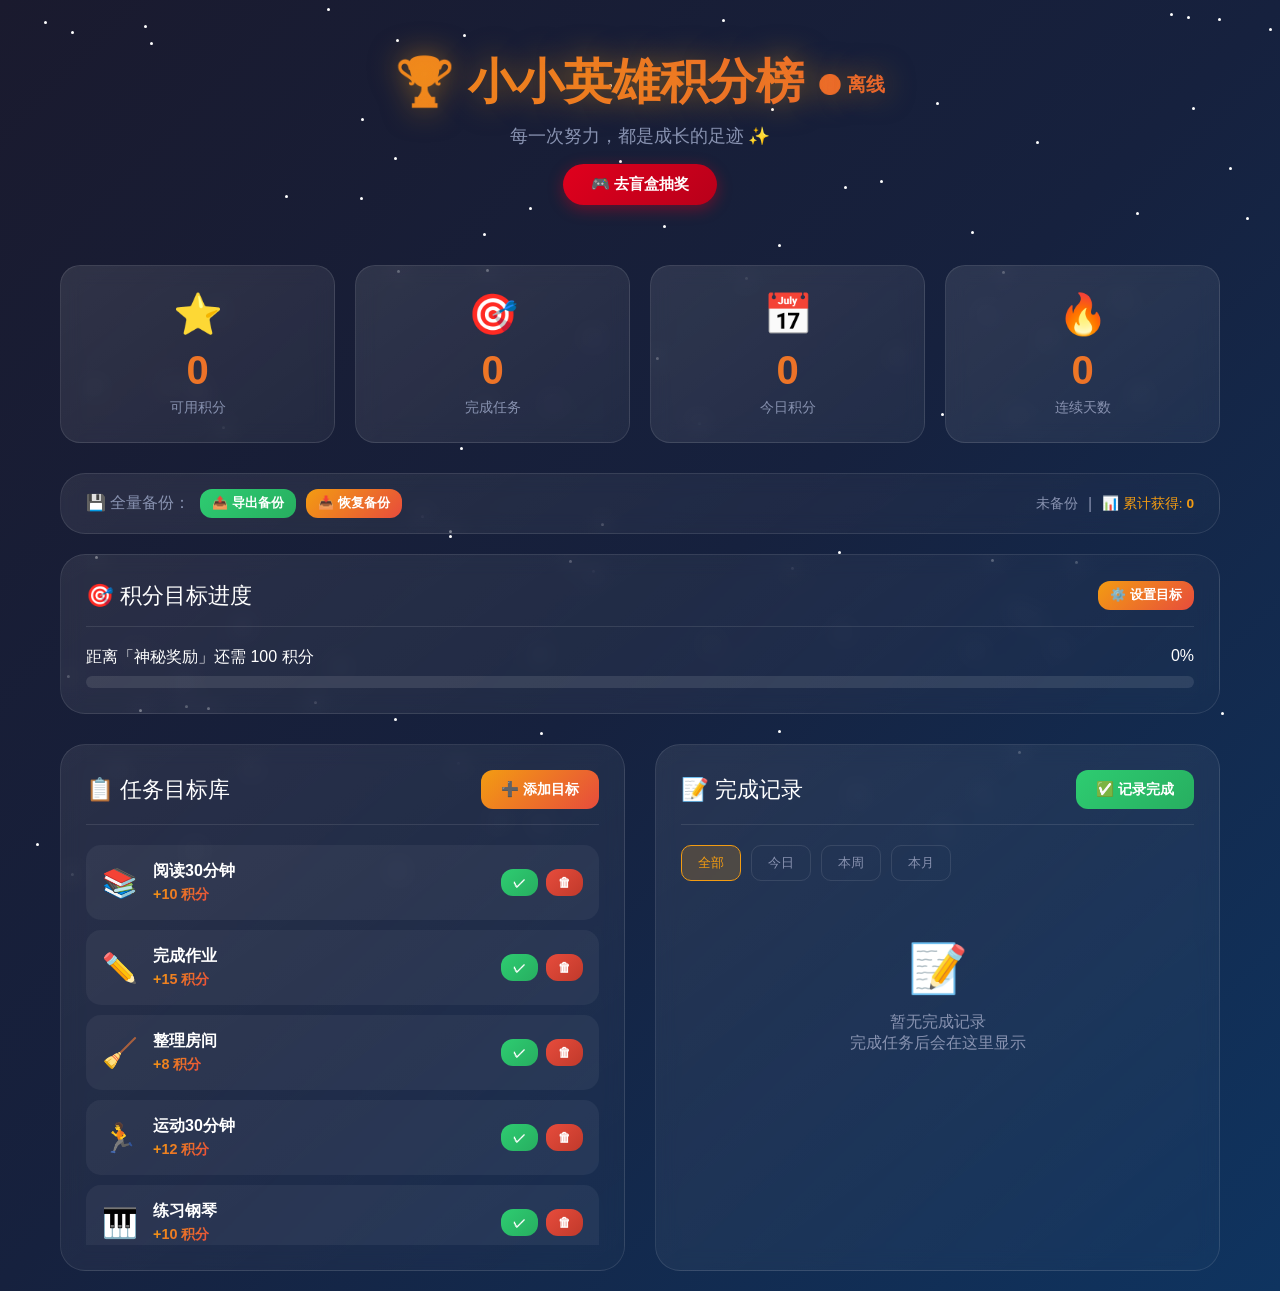
==== commit bc2f4028: "Fix script load order: inline scripts execute before api.js - Move api.js after main game scripts to" ====
--- a/kids-points-tracker.html
+++ b/kids-points-tracker.html
@@ -785,7 +785,6 @@
         </div>
     </div>
 
-    <script src="js/api.js"></script>
     <script>
         // 数据存储
         let goals = [];
@@ -880,14 +879,16 @@
             localStorage.setItem('pointsRecords', JSON.stringify(records));
             localStorage.setItem('pointsSettings', JSON.stringify(settings));
 
-            const blindBoxData = JSON.parse(localStorage.getItem('ultraman-blindbox') || 'null');
-            const sharedPoints = getSharedPoints();
-            const fullData = buildFullData(sharedPoints, blindBoxData, {
-                goals: goals,
-                records: records,
-                settings: settings,
-            });
-            apiSaveData(fullData).then(() => updateSyncIndicator());
+            if (typeof apiSaveData === 'function' && typeof buildFullData === 'function') {
+                const blindBoxData = JSON.parse(localStorage.getItem('ultraman-blindbox') || 'null');
+                const sharedPoints = getSharedPoints();
+                const fullData = buildFullData(sharedPoints, blindBoxData, {
+                    goals: goals,
+                    records: records,
+                    settings: settings,
+                });
+                apiSaveData(fullData).then(() => updateSyncIndicator());
+            }
         }
 
         function loadData() {
@@ -1349,5 +1350,19 @@
             }
         }
     </script>
+    <script src="js/api.js"></script>
+    <script>
+        // api.js 加载后启动后台同步（失败不影响主功能）
+        if (typeof initApiSync === 'function') {
+            initApiSync().then(() => {
+                loadData();
+                syncSharedPointsFromRecords();
+                updateSyncIndicator();
+                renderGoals();
+                renderRecords();
+                updateStats();
+            }).catch(() => {});
+        }
+    </script>
 </body>
 </html>
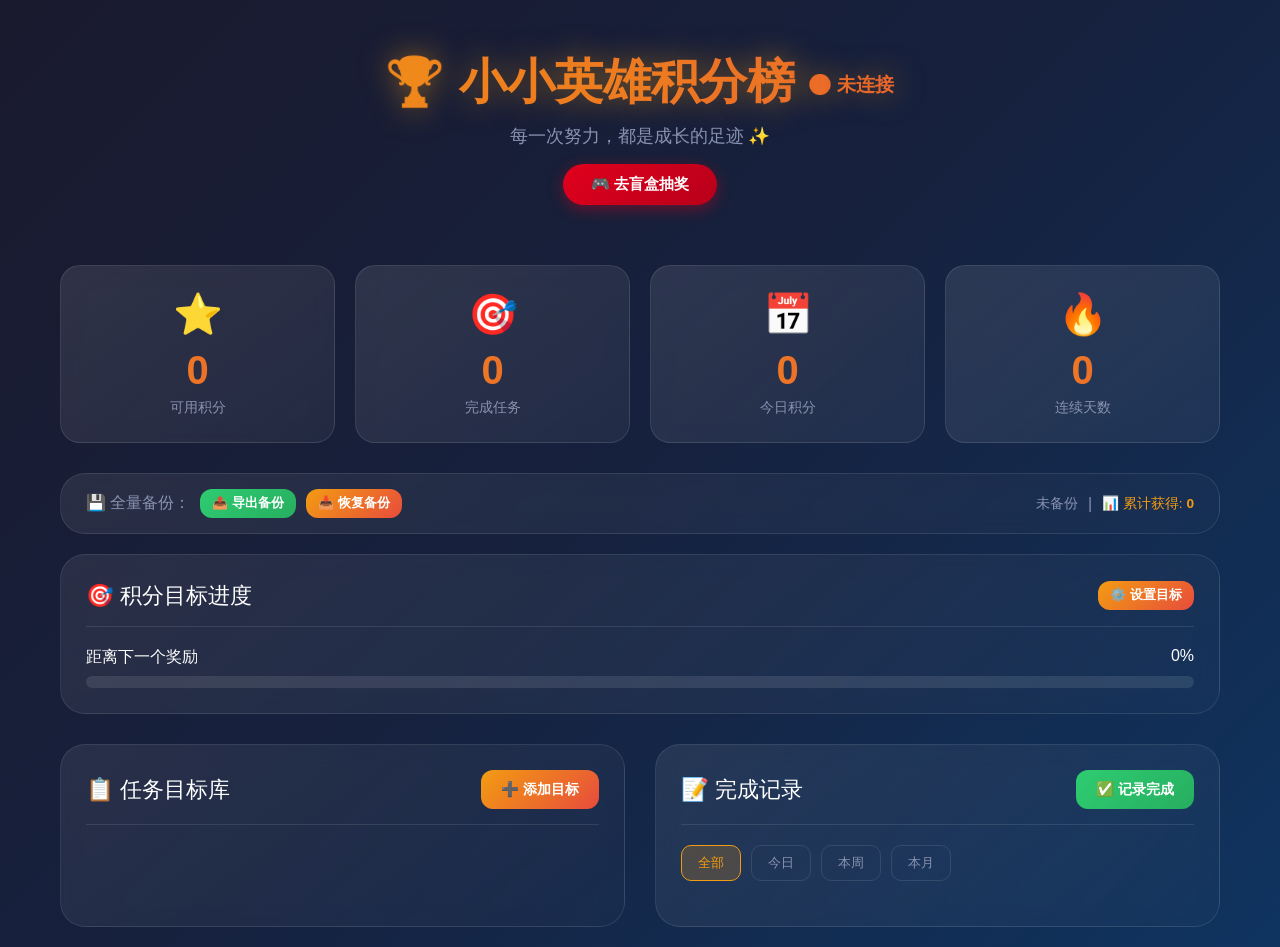
==== commit c828d556: "Remove localStorage: all data read/write from server data.json only - api.js rewritten as central in" ====
--- a/kids-points-tracker.html
+++ b/kids-points-tracker.html
@@ -785,60 +785,51 @@
         </div>
     </div>
 
+    <script src="js/api.js"></script>
     <script>
-        // 数据存储
+        // 数据存储（服务端 data.json 为唯一数据源）
         let goals = [];
         let records = [];
-        let settings = {
-            targetPoints: 100,
-            rewardText: '神秘奖励'
-        };
-
-        // ===== 共享积分 =====
-        const SHARED_POINTS_KEY = 'sharedPoints';
-
-        function getSharedPoints() {
-            const val = localStorage.getItem(SHARED_POINTS_KEY);
-            if (val === null) return null;
-            const num = parseInt(val, 10);
-            return isNaN(num) ? null : num;
-        }
-
-        function setSharedPoints(val) {
-            localStorage.setItem(SHARED_POINTS_KEY, String(Math.max(0, val)));
-        }
-
-        function syncSharedPointsFromRecords() {
-            // If no sharedPoints yet, calculate from existing records
-            if (getSharedPoints() === null) {
-                const total = records.reduce((sum, r) => sum + r.points, 0);
-                setSharedPoints(total);
-            }
-        }
-
-        // 初始化
-        document.addEventListener('DOMContentLoaded', function() {
-            // 立即从 localStorage 加载，页面秒开
+        let settings = { targetPoints: 100, rewardText: '神秘奖励' };
+
+        // 从服务端数据层加载
+        function loadData() {
+            const pts = getPoints();
+            const points = (pts !== null && pts >= 0) ? pts : 0;
+
+            const tracker = getTracker();
+            if (tracker) {
+                goals = tracker.goals?.length ? tracker.goals : [];
+                records = tracker.records || [];
+                settings = tracker.settings || { targetPoints: 100, rewardText: '神秘奖励' };
+            }
+        }
+
+        // 保存到服务端
+        function saveData() {
+            if (typeof saveTracker === 'function') {
+                saveTracker({ goals: goals, records: records, settings: settings });
+            }
+        }
+
+        // 初始化（async，必须等待服务器数据加载）
+        document.addEventListener('DOMContentLoaded', async function() {
+            try {
+                await loadAppData();
+                document.getElementById('syncStatus').textContent = '🟢 已连接';
+            } catch (e) {
+                document.getElementById('syncStatus').textContent = '🔴 未连接';
+                alert('⚠️ 无法连接到服务器，请确认服务器已启动。\n\n' + e.message);
+                return;
+            }
             loadData();
-            syncSharedPointsFromRecords();
             renderGoals();
             renderRecords();
             updateStats();
             createStars();
             initIconPicker();
             setDefaultDateTime();
-            restoreBackupTime();
-            updateSyncIndicator();
-
-            // 后台同步服务器数据（不阻塞）
-            initApiSync().then(() => {
-                loadData();
-                syncSharedPointsFromRecords();
-                updateSyncIndicator();
-                renderGoals();
-                renderRecords();
-                updateStats();
-            });
+            document.getElementById('lastBackupTime').textContent = '数据已存储在服务器';
         });
 
         // 创建星星背景
@@ -873,68 +864,13 @@
             document.getElementById('completeTime').value = localTime.toISOString().slice(0, 16);
         }
 
-        // 本地存储 + 服务端同步
-        function saveData() {
-            localStorage.setItem('pointsGoals', JSON.stringify(goals));
-            localStorage.setItem('pointsRecords', JSON.stringify(records));
-            localStorage.setItem('pointsSettings', JSON.stringify(settings));
-
-            if (typeof apiSaveData === 'function' && typeof buildFullData === 'function') {
-                const blindBoxData = JSON.parse(localStorage.getItem('ultraman-blindbox') || 'null');
-                const sharedPoints = getSharedPoints();
-                const fullData = buildFullData(sharedPoints, blindBoxData, {
-                    goals: goals,
-                    records: records,
-                    settings: settings,
-                });
-                apiSaveData(fullData).then(() => updateSyncIndicator());
-            }
-        }
-
-        function loadData() {
-            const savedGoals = localStorage.getItem('pointsGoals');
-            const savedRecords = localStorage.getItem('pointsRecords');
-            const savedSettings = localStorage.getItem('pointsSettings');
-
-            if (savedGoals) {
-                goals = JSON.parse(savedGoals);
-            } else {
-                // 预设示例目标
-                goals = [
-                    { id: 1, name: '阅读30分钟', points: 10, icon: '📚' },
-                    { id: 2, name: '完成作业', points: 15, icon: '✏️' },
-                    { id: 3, name: '整理房间', points: 8, icon: '🧹' },
-                    { id: 4, name: '运动30分钟', points: 12, icon: '🏃' },
-                    { id: 5, name: '练习钢琴', points: 10, icon: '🎹' },
-                    { id: 6, name: '帮助做家务', points: 8, icon: '🏠' },
-                    { id: 7, name: '早睡早起', points: 5, icon: '⏰' },
-                    { id: 8, name: '自己收拾书包', points: 5, icon: '🎒' }
-                ];
-            }
-
-            if (savedRecords) {
-                records = JSON.parse(savedRecords);
-            }
-
-            if (savedSettings) {
-                settings = JSON.parse(savedSettings);
-            }
-        }
-
         // 渲染目标列表
         function renderGoals() {
             const container = document.getElementById('goalList');
-            
             if (goals.length === 0) {
-                container.innerHTML = `
-                    <div class="empty-state">
-                        <div class="empty-state-icon">📭</div>
-                        <p>还没有添加目标<br>点击上方按钮添加第一个目标吧！</p>
-                    </div>
-                `;
+                container.innerHTML = `<div class="empty-state"><div class="empty-state-icon">📭</div><p>还没有添加目标<br>点击上方按钮添加第一个目标吧！</p></div>`;
                 return;
             }
-
             container.innerHTML = goals.map(goal => `
                 <div class="goal-item">
                     <div class="goal-info">
@@ -958,14 +894,9 @@
         function renderRecords() {
             const container = document.getElementById('recordList');
             let filteredRecords = [...records];
-
-            // 应用筛选
             const now = new Date();
             if (currentFilter === 'today') {
-                filteredRecords = records.filter(r => {
-                    const date = new Date(r.time);
-                    return date.toDateString() === now.toDateString();
-                });
+                filteredRecords = records.filter(r => new Date(r.time).toDateString() === now.toDateString());
             } else if (currentFilter === 'week') {
                 const weekAgo = new Date(now.getTime() - 7 * 24 * 60 * 60 * 1000);
                 filteredRecords = records.filter(r => new Date(r.time) >= weekAgo);
@@ -973,39 +904,22 @@
                 const monthAgo = new Date(now.getTime() - 30 * 24 * 60 * 60 * 1000);
                 filteredRecords = records.filter(r => new Date(r.time) >= monthAgo);
             }
-
-            // 按时间倒序排列
             filteredRecords.sort((a, b) => new Date(b.time) - new Date(a.time));
 
             if (filteredRecords.length === 0) {
-                container.innerHTML = `
-                    <div class="empty-state">
-                        <div class="empty-state-icon">📝</div>
-                        <p>暂无完成记录<br>完成任务后会在这里显示</p>
-                    </div>
-                `;
+                container.innerHTML = `<div class="empty-state"><div class="empty-state-icon">📝</div><p>暂无完成记录<br>完成任务后会在这里显示</p></div>`;
                 return;
             }
-
             container.innerHTML = filteredRecords.map(record => {
                 const date = new Date(record.time);
                 const timeStr = `${date.getMonth()+1}/${date.getDate()} ${date.getHours().toString().padStart(2,'0')}:${date.getMinutes().toString().padStart(2,'0')}`;
-                return `
-                    <div class="record-item">
-                        <div class="record-info">
-                            <span class="record-icon">${record.icon}</span>
-                            <div class="record-details">
-                                <h4>${record.name}</h4>
-                                <span class="record-date">${timeStr}${record.note ? ' · ' + record.note : ''}</span>
-                            </div>
-                        </div>
-                        <span class="record-points">+${record.points}</span>
-                    </div>
-                `;
+                return `<div class="record-item">
+                    <div class="record-info"><span class="record-icon">${record.icon}</span>
+                    <div class="record-details"><h4>${record.name}</h4><span class="record-date">${timeStr}${record.note ? ' · ' + record.note : ''}</span></div></div>
+                    <span class="record-points">+${record.points}</span></div>`;
             }).join('');
         }
 
-        // 筛选记录
         function filterRecords(filter, btn) {
             currentFilter = filter;
             document.querySelectorAll('.filter-btn').forEach(b => b.classList.remove('active'));
@@ -1016,100 +930,63 @@
         // 更新统计
         function updateStats() {
             const totalEarned = records.reduce((sum, r) => sum + r.points, 0);
-            const sharedPoints = getSharedPoints();
-            const availablePoints = sharedPoints !== null ? sharedPoints : totalEarned;
+            const pts = getPoints();
+            const availablePoints = (pts !== null && pts >= 0) ? pts : totalEarned;
             document.getElementById('totalPoints').textContent = availablePoints;
             document.getElementById('totalTasks').textContent = records.length;
             document.getElementById('totalEarnedDisplay').textContent = totalEarned;
 
-            // 今日积分
             const today = new Date().toDateString();
-            const todayPoints = records
-                .filter(r => new Date(r.time).toDateString() === today)
-                .reduce((sum, r) => sum + r.points, 0);
+            const todayPoints = records.filter(r => new Date(r.time).toDateString() === today).reduce((sum, r) => sum + r.points, 0);
             document.getElementById('todayPoints').textContent = todayPoints;
 
-            // 连续天数
             const streak = calculateStreak();
             document.getElementById('streak').textContent = streak;
 
-            // 进度条 - 使用可用积分（共享积分）
             const progress = Math.min((availablePoints / settings.targetPoints) * 100, 100);
             document.getElementById('progressFill').style.width = progress + '%';
             document.getElementById('progressPercent').textContent = Math.round(progress) + '%';
-            document.getElementById('progressText').textContent = progress >= 100
-                ? '🎉 已达成目标！'
-                : `距离「${settings.rewardText}」还需 ${settings.targetPoints - availablePoints} 积分`;
-
-            // 更新任务选择下拉框
+            document.getElementById('progressText').textContent = progress >= 100 ? '🎉 已达成目标！' : `距离「${settings.rewardText}」还需 ${settings.targetPoints - availablePoints} 积分`;
+
             const select = document.getElementById('taskSelect');
-            select.innerHTML = '<option value="">请选择...</option>' + 
-                goals.map(g => `<option value="${g.id}">${g.icon} ${g.name} (+${g.points})</option>`).join('');
-        }
-
-        // 计算连续天数
+            select.innerHTML = '<option value="">请选择...</option>' + goals.map(g => `<option value="${g.id}">${g.icon} ${g.name} (+${g.points})</option>`).join('');
+        }
+
         function calculateStreak() {
             if (records.length === 0) return 0;
-            
             const dates = [...new Set(records.map(r => new Date(r.time).toDateString()))];
             dates.sort((a, b) => new Date(b) - new Date(a));
-            
-            const today = new Date();
-            today.setHours(0, 0, 0, 0);
-            
-            let streak = 0;
-            let checkDate = new Date(today);
-            
+            const today = new Date(); today.setHours(0, 0, 0, 0);
+            let streak = 0, checkDate = new Date(today);
             for (let i = 0; i < dates.length; i++) {
-                const recordDate = new Date(dates[i]);
-                recordDate.setHours(0, 0, 0, 0);
-                
-                if (recordDate.getTime() === checkDate.getTime() || 
-                    recordDate.getTime() === checkDate.getTime() - 86400000) {
-                    streak++;
-                    checkDate = new Date(recordDate);
-                } else {
-                    break;
-                }
-            }
-            
+                const recordDate = new Date(dates[i]); recordDate.setHours(0, 0, 0, 0);
+                if (recordDate.getTime() === checkDate.getTime() || recordDate.getTime() === checkDate.getTime() - 86400000) {
+                    streak++; checkDate = new Date(recordDate);
+                } else break;
+            }
             return streak;
         }
 
-        // 模态框操作
+        // 模态框
         function openGoalModal() {
             document.getElementById('goalModal').classList.add('active');
             document.getElementById('goalForm').reset();
             document.querySelectorAll('.icon-option').forEach(i => i.classList.remove('selected'));
             document.querySelector('.icon-option').classList.add('selected');
         }
-
-        function closeGoalModal() {
-            document.getElementById('goalModal').classList.remove('active');
-        }
-
+        function closeGoalModal() { document.getElementById('goalModal').classList.remove('active'); }
         function openCompleteModal() {
-            if (goals.length === 0) {
-                alert('请先添加目标！');
-                return;
-            }
+            if (goals.length === 0) { alert('请先添加目标！'); return; }
             document.getElementById('completeModal').classList.add('active');
             setDefaultDateTime();
         }
-
-        function closeCompleteModal() {
-            document.getElementById('completeModal').classList.remove('active');
-        }
-
+        function closeCompleteModal() { document.getElementById('completeModal').classList.remove('active'); }
         function openSettingsModal() {
             document.getElementById('settingsModal').classList.add('active');
             document.getElementById('targetPoints').value = settings.targetPoints;
             document.getElementById('rewardText').value = settings.rewardText;
         }
-
-        function closeSettingsModal() {
-            document.getElementById('settingsModal').classList.remove('active');
-        }
+        function closeSettingsModal() { document.getElementById('settingsModal').classList.remove('active'); }
 
         // 保存目标
         function saveGoal(e) {
@@ -1117,15 +994,7 @@
             const name = document.getElementById('goalName').value.trim();
             const points = parseInt(document.getElementById('goalPoints').value);
             const icon = document.querySelector('.icon-option.selected').dataset.icon;
-
-            const newGoal = {
-                id: Date.now(),
-                name,
-                points,
-                icon
-            };
-
-            goals.push(newGoal);
+            goals.push({ id: Date.now(), name, points, icon });
             saveData();
             renderGoals();
             updateStats();
@@ -1133,7 +1002,6 @@
             showSuccess('🎯');
         }
 
-        // 删除目标
         function deleteGoal(id) {
             if (confirm('确定要删除这个目标吗？')) {
                 goals = goals.filter(g => g.id !== id);
@@ -1143,57 +1011,32 @@
             }
         }
 
-        // 快速完成
+        // 快速完成任务（+积分到服务端）
         function quickComplete(goalId) {
             const goal = goals.find(g => g.id === goalId);
             if (!goal) return;
-
-            const record = {
-                id: Date.now(),
-                goalId: goal.id,
-                name: goal.name,
-                points: goal.points,
-                icon: goal.icon,
-                time: new Date().toISOString(),
-                note: ''
-            };
-
-            records.push(record);
-            addPointsToShared(goal.points);
+            if (typeof addTaskRecord === 'function') {
+                const record = addTaskRecord(goal);
+                records.push(record);
+            } else {
+                records.push({ id: Date.now(), goalId: goal.id, name: goal.name, points: goal.points, icon: goal.icon, time: new Date().toISOString(), note: '' });
+            }
             saveData();
             renderRecords();
             updateStats();
             showSuccess('✅');
         }
 
-        function addPointsToShared(amount) {
-            const current = getSharedPoints();
-            const base = current !== null ? current : 0;
-            setSharedPoints(base + amount);
-        }
-
-        // 保存记录
         function saveRecord(e) {
             e.preventDefault();
             const goalId = parseInt(document.getElementById('taskSelect').value);
             const goal = goals.find(g => g.id === goalId);
             if (!goal) return;
-
             const time = document.getElementById('completeTime').value;
             const note = document.getElementById('recordNote').value.trim();
-
-            const record = {
-                id: Date.now(),
-                goalId: goal.id,
-                name: goal.name,
-                points: goal.points,
-                icon: goal.icon,
-                time: new Date(time).toISOString(),
-                note
-            };
-
+            const record = { id: Date.now(), goalId: goal.id, name: goal.name, points: goal.points, icon: goal.icon, time: new Date(time).toISOString(), note };
             records.push(record);
-            addPointsToShared(goal.points);
+            if (typeof addPoints === 'function') addPoints(goal.points);
             saveData();
             renderRecords();
             updateStats();
@@ -1201,7 +1044,6 @@
             showSuccess('🎉');
         }
 
-        // 保存设置
         function saveSettings(e) {
             e.preventDefault();
             settings.targetPoints = parseInt(document.getElementById('targetPoints').value);
@@ -1211,7 +1053,6 @@
             closeSettingsModal();
         }
 
-        // 成功动画
         function showSuccess(emoji) {
             const el = document.createElement('div');
             el.className = 'success-animation';
@@ -1220,149 +1061,45 @@
             setTimeout(() => el.remove(), 600);
         }
 
-        // ========== 数据导出/导入功能 ==========
-        
-        // 导出数据为JSON文件（全量备份）
+        // 导出全量备份（从服务端获取最新数据）
         function exportData() {
-            const blindBoxData = JSON.parse(localStorage.getItem('ultraman-blindbox') || 'null');
-            const data = {
-                version: '2.0',
-                exportTime: new Date().toISOString(),
-                sharedPoints: getSharedPoints(),
-                blindBox: blindBoxData,
-                tracker: {
-                    goals: goals,
-                    records: records,
-                    settings: settings
-                }
-            };
-
-            const jsonStr = JSON.stringify(data, null, 2);
-            const blob = new Blob([jsonStr], { type: 'application/json' });
+            const data = getFullExportData();
+            if (!data) { alert('数据未加载'); return; }
+            data.exportTime = new Date().toISOString();
+            data.version = '2.0';
+            const blob = new Blob([JSON.stringify(data, null, 2)], { type: 'application/json' });
             const url = URL.createObjectURL(blob);
-
             const date = new Date();
             const dateStr = `${date.getFullYear()}${(date.getMonth()+1).toString().padStart(2,'0')}${date.getDate().toString().padStart(2,'0')}`;
-            const filename = `全量备份_${dateStr}.json`;
-
             const a = document.createElement('a');
-            a.href = url;
-            a.download = filename;
-            document.body.appendChild(a);
-            a.click();
-            document.body.removeChild(a);
+            a.href = url; a.download = `全量备份_${dateStr}.json`;
+            document.body.appendChild(a); a.click(); document.body.removeChild(a);
             URL.revokeObjectURL(url);
-
             document.getElementById('lastBackupTime').textContent = `上次导出: ${date.toLocaleString('zh-CN')}`;
-            localStorage.setItem('lastBackupTime', date.toISOString());
-
             showSuccess('📤');
         }
 
-        // 导入数据（支持 v1.0 和 v2.0 全量备份）
+        // 导入全量备份
         function importData(event) {
             const file = event.target.files[0];
             if (!file) return;
-
             const reader = new FileReader();
-            reader.onload = function(e) {
+            reader.onload = async function(e) {
                 try {
                     const data = JSON.parse(e.target.result);
-
-                    if (data.version === '2.0' && data.tracker) {
-                        // v2.0 全量备份
-                        const totalEarned = data.tracker.records.reduce((sum, r) => sum + r.points, 0);
-
-                        const confirmMsg = `确定要导入全量备份吗？\n\n` +
-                            `📁 文件: ${file.name}\n` +
-                            `📅 备份时间: ${data.exportTime ? new Date(data.exportTime).toLocaleString('zh-CN') : '未知'}\n` +
-                            `⭐ 可用积分: ${data.sharedPoints ?? 0}\n` +
-                            `📋 任务目标数: ${data.tracker.goals.length}\n` +
-                            `📝 任务记录数: ${data.tracker.records.length}\n` +
-                            `🎁 盲盒数据: ${data.blindBox ? '包含' : '无'}\n\n` +
-                            `⚠️ 这将覆盖当前所有数据！`;
-
-                        if (!confirm(confirmMsg)) { event.target.value = ''; return; }
-
-                        // 恢复共享积分
-                        if (data.sharedPoints !== null && data.sharedPoints !== undefined) {
-                            setSharedPoints(data.sharedPoints);
-                        } else {
-                            setSharedPoints(totalEarned);
-                        }
-
-                        // 恢复任务数据
-                        goals = data.tracker.goals;
-                        records = data.tracker.records;
-                        settings = data.tracker.settings;
-
-                        // 恢复盲盒数据
-                        if (data.blindBox) {
-                            localStorage.setItem('ultraman-blindbox', JSON.stringify(data.blindBox));
-                        }
-
-                    } else if (data.goals && data.records && data.settings) {
-                        // v1.0 旧版任务数据（向后兼容）
-                        const totalEarned = data.records.reduce((sum, r) => sum + r.points, 0);
-
-                        const confirmMsg = `确定要导入数据吗？\n\n` +
-                            `📁 文件: ${file.name}\n` +
-                            `📋 目标数: ${data.goals.length}\n` +
-                            `📝 记录数: ${data.records.length}\n` +
-                            `⭐ 总积分: ${totalEarned}\n\n` +
-                            `⚠️ 这将覆盖当前任务数据！`;
-
-                        if (!confirm(confirmMsg)) { event.target.value = ''; return; }
-
-                        goals = data.goals;
-                        records = data.records;
-                        settings = data.settings;
-                        setSharedPoints(totalEarned);
-                    } else {
-                        alert('❌ 无效的数据文件格式！');
-                        event.target.value = '';
-                        return;
-                    }
-
-                    // 保存并刷新
-                    saveData();
-                    renderGoals();
-                    renderRecords();
-                    updateStats();
-
-                    showSuccess('📥');
-                    alert('✅ 数据导入成功！');
-
+                    const recordsCount = data.tracker?.records?.length || data.records?.length || 0;
+                    if (!confirm(`确定恢复备份？\n⭐ 积分: ${data.sharedPoints ?? '未知'}\n📝 记录: ${recordsCount}\n⚠️ 将覆盖所有数据！`)) { event.target.value = ''; return; }
+                    const res = await fetch('/api/data', { method: 'POST', headers: { 'Content-Type': 'application/json' }, body: JSON.stringify(data) });
+                    if (!res.ok) throw new Error('Server error ' + res.status);
+                    alert('✅ 恢复成功！页面将刷新。');
+                    location.reload();
                 } catch (err) {
-                    alert('❌ 文件解析失败，请确保是有效的JSON文件！\n\n错误: ' + err.message);
+                    alert('❌ 恢复失败: ' + err.message);
                 }
                 event.target.value = '';
             };
             reader.readAsText(file);
         }
-
-        // 页面加载时恢复备份时间显示
-        function restoreBackupTime() {
-            const lastTime = localStorage.getItem('lastBackupTime');
-            if (lastTime) {
-                const date = new Date(lastTime);
-                document.getElementById('lastBackupTime').textContent = `上次导出: ${date.toLocaleString('zh-CN')}`;
-            }
-        }
-    </script>
-    <script src="js/api.js"></script>
-    <script>
-        // api.js 加载后启动后台同步（失败不影响主功能）
-        if (typeof initApiSync === 'function') {
-            initApiSync().then(() => {
-                loadData();
-                syncSharedPointsFromRecords();
-                updateSyncIndicator();
-                renderGoals();
-                renderRecords();
-                updateStats();
-            }).catch(() => {});
-        }
     </script>
 </body>
 </html>
